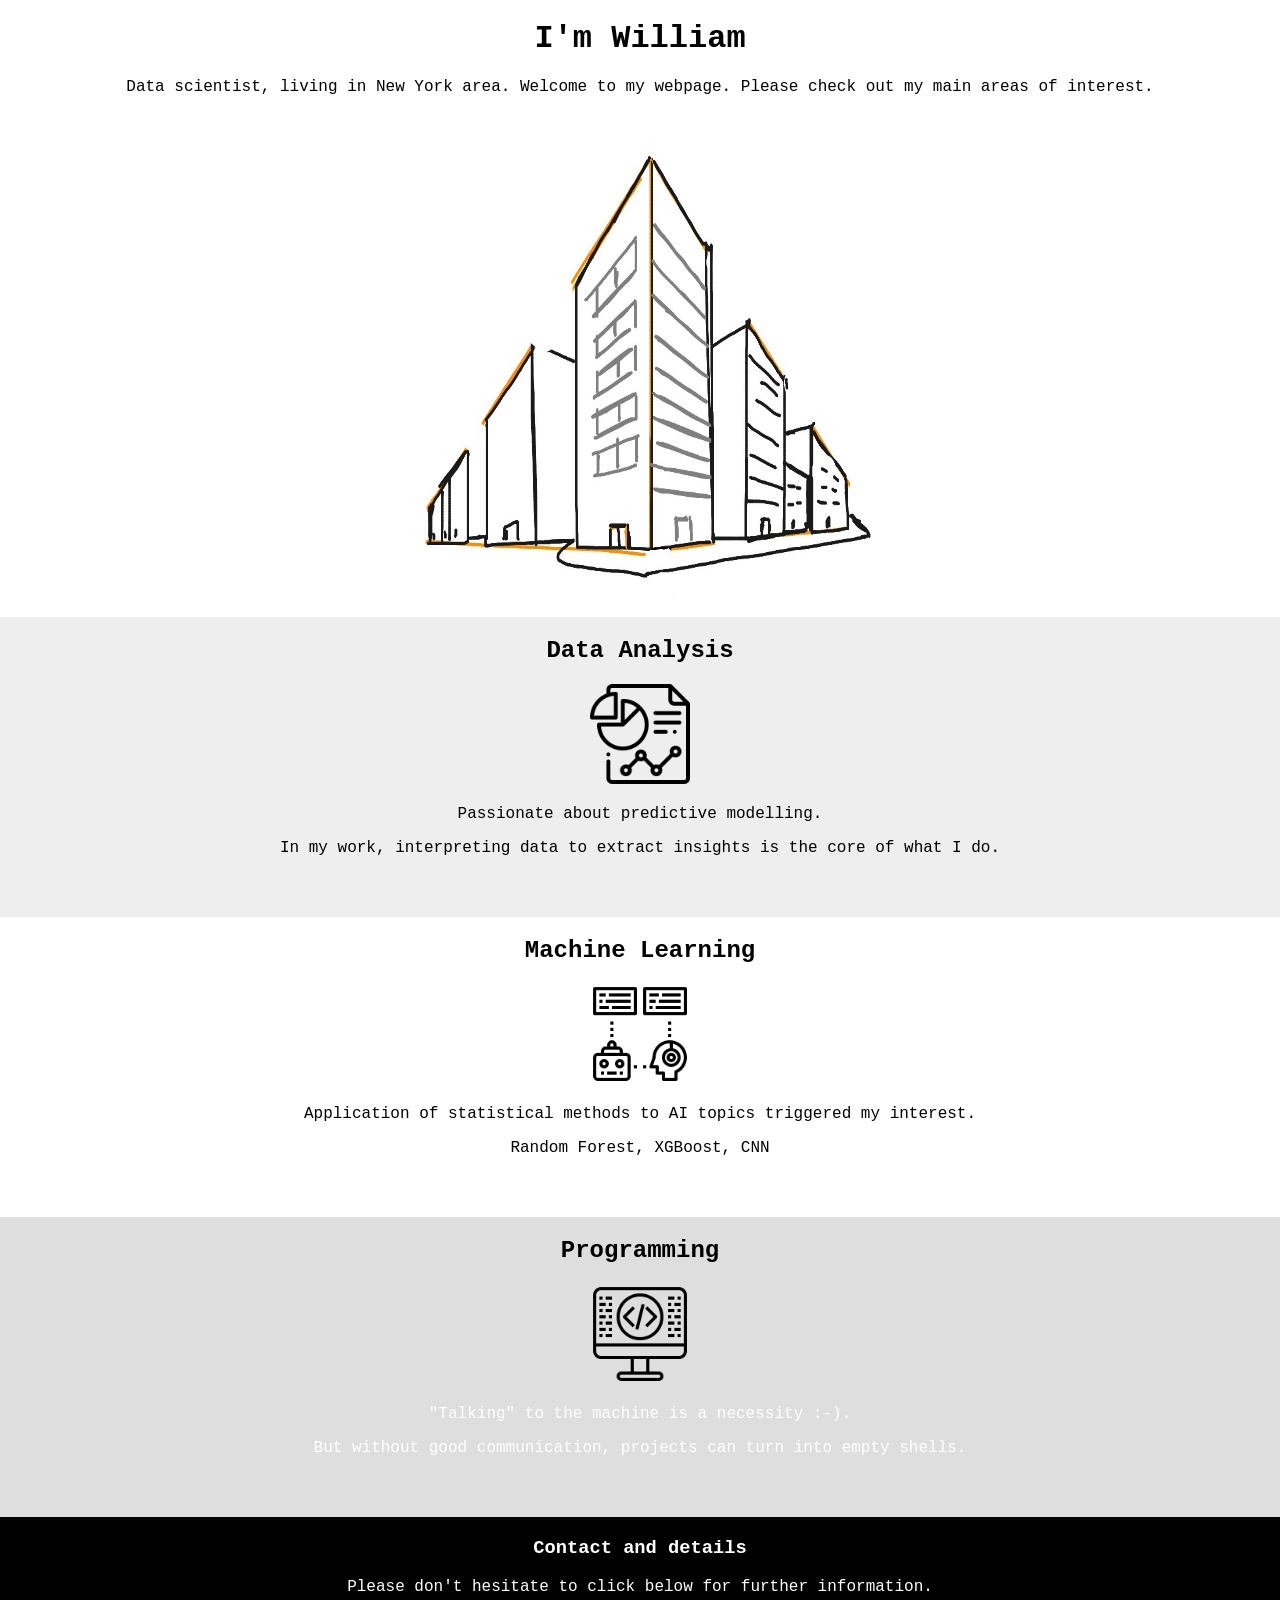
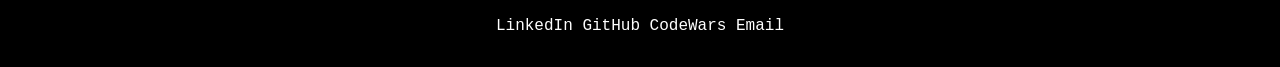
==== index.html @ c4db9d36 "Update index.html" ====
<!DOCTYPE html>
<html lang="en" dir="ltr">

<head>
  <meta charset="utf-8">
  <title> William's personal website</title>
  <link rel="stylesheet" href="css folder/styles.css">
  <link rel="icon" href="favicon-32x32.png">
  <link rel="https://fonts.google.com/?selection.family=Montserrat|Playfair+Display" rel="stylesheet">

<!-- Global site tag (gtag.js) - Google Analytics -->
<script async src="https://www.googletagmanager.com/gtag/js?id=UA-170632637-1"></script>
<script>
  window.dataLayer = window.dataLayer || [];
  function gtag(){dataLayer.push(arguments);}
  gtag('js', new Date());

  gtag('config', 'UA-170632637-1');
</script>


</head>

<body>
  <div class="top-container">

    <h1>I'm William</h1>
    <p> Data scientist, living in New York area. Welcome to my webpage. Please check out my main areas of interest.</p>
    <img src="images/skyscrapper_draw2.jpg" alt="skyscrap" style="width: 500px;
    height: 500px" ;>


  </div>

  <div class="middle-container">

    <h2> Data Analysis</h2>

    <img src="images/analysis.png" alt="analysis" style="width: 100px;
  height: 100px" ;>

    <p> Passionate about predictive modelling. </p>
    <p> In my work, interpreting data to extract insights is the core of what I do. </p>


  </div>


  <div class="middle-container2">

    <h2> Machine Learning </h2>
    <a href="https://github.com/william-tiritilli/Ensemble-Trees-methods-comparison">
    <img src="images/skill.png" alt="analysis" style="width: 100px;
height: 100px" ;></a>


    <p> Application of statistical methods to AI topics triggered my interest. </p>
    <p> Random Forest, XGBoost, CNN </p>
  </div>

  <div class="middle-container3">
    <h2> Programming </h2>
    <a href="https://github.com/william-tiritilli/CarPricePrediction2020">
    <img src="images/computer-screen.png" alt="analysis" style="width: 100px;
    height: 100px" ;>
    <p>"Talking" to the machine is a necessity :-).</p>
    <p> But without good communication, projects can turn into empty shells.</p>


  </div>


  <div class="bottom-container">
    <h3>Contact and details</h3>
    <p> Please don't hesitate to click below for further information.</p>

</div>

    <div class="contact">

      <a href="https://www.linkedin.com/in/william-tiritilli-54220438/ " target="_blank">LinkedIn</a>

      <a href="https://github.com/william-tiritilli" target="_blank" data-animate-hover="pulse" class="external github"><i class="fa fa-github"></i></a>

      <!-- Github -->
             <a href="https://github.com/william-tiritilli " target="_blank">GitHub</a>

      <a href="https://www.codewars.com/users/william_t " target="_blank">CodeWars</a>

     <a href="mailto:william.tiritilli@gmail.co" target="_blank">Email</a>


    </div>

</body>

</body>

</html>
---- css folder/styles.css ----
/* this rule will apply to all the page-body*/
body {
  margin: 0;
  text-align: center;
  font-family: 'Courier New', serif;
}

.data {
  text-decoration: underline;
}

a {
  color: white;
  text-decoration: none;
}

a:hover {
  color: black;
  background-color: white;
}

h1 {
  margin-top: 0px;
  padding-top: 20px;
}

h2 {
  margin-top: 0px;
  padding-top: 20px;
}

h3 {
  margin-top: 0px;
  padding-top: 20px;
}

.top-container {
  margin: 0px;
  background-color: white;
}

.middle-container {
  margin: 0px;
  background-color: #eeeeee;
  height: 300px;
  /*width: 1500px;*/
}

.middle-container2 {
  margin: 0px; /*Don't forget to change the browser parameter*/
  background-color: white;
  height: 300px;
  /*width: 1500px;*/
}

.middle-container3 {
  margin: 0px;
  background-color: #dedede;
  height: 300px;
  /*width: 1500px;*/
}

.bottom-container {
  margin: 0px;
  background-color: black;
  color: white;
  height: 100px;
  /*width: 1500px;*/
}

.contact {
  margin: 0px;
  background-color: black;
  color: white;
  height: 50px;
  /*width: 1500px;*/
}
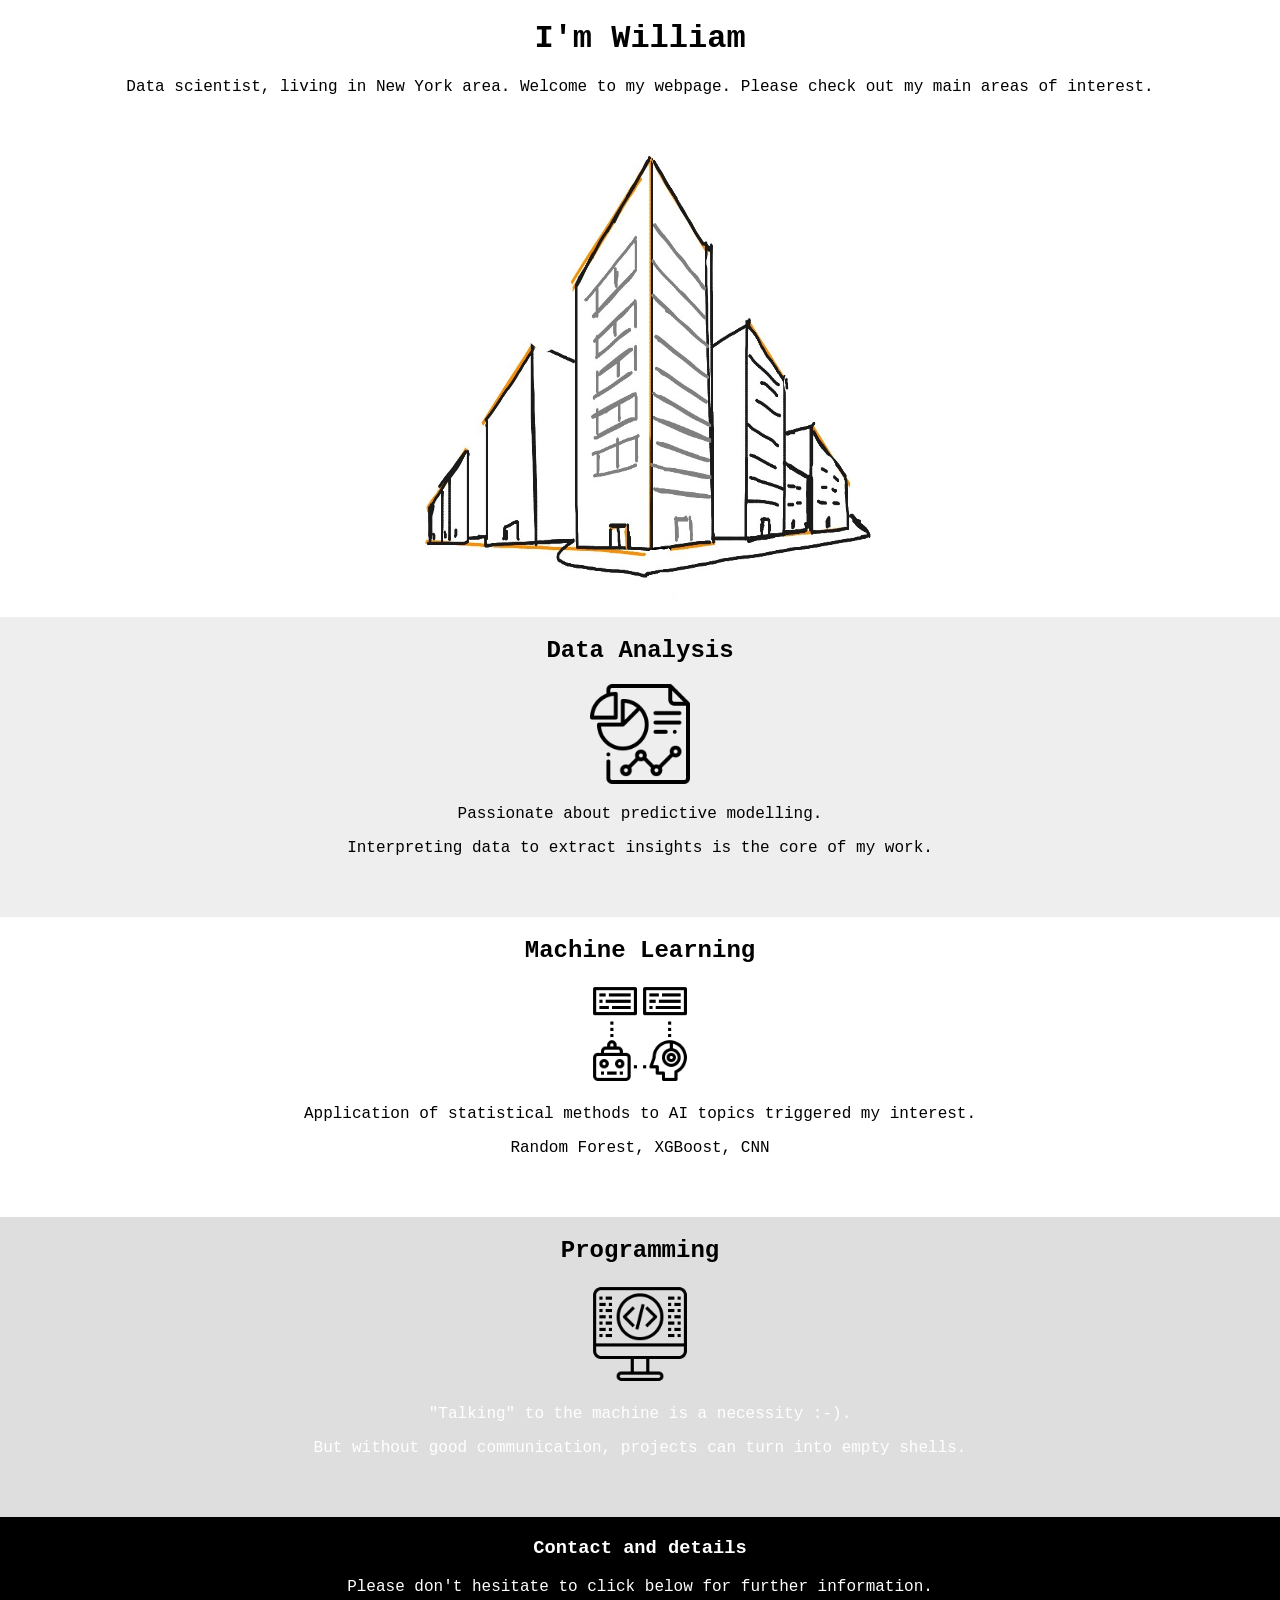
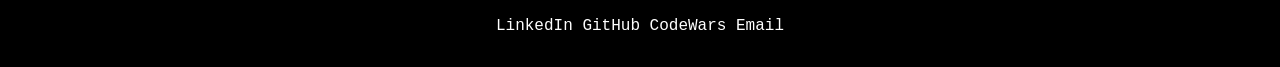
==== commit 3bcfd1ed: "Update index.html" ====
--- a/index.html
+++ b/index.html
@@ -2,6 +2,17 @@
 <html lang="en" dir="ltr">
 
 <head>
+  <!-- Google tag (gtag.js) -->
+<script async src="https://www.googletagmanager.com/gtag/js?id=G-F52H3B4RBL"></script>
+<script>
+  window.dataLayer = window.dataLayer || [];
+  function gtag(){dataLayer.push(arguments);}
+  gtag('js', new Date());
+
+  gtag('config', 'G-F52H3B4RBL');
+</script>
+
+  
   <meta charset="utf-8">
   <title> William's personal website</title>
   <link rel="stylesheet" href="css folder/styles.css">
@@ -35,17 +46,14 @@
   <div class="middle-container">
 
     <h2> Data Analysis</h2>
-
+    <a href="EDA---Part-2---Predictors-Exploration.html" target="_blank">
     <img src="images/analysis.png" alt="analysis" style="width: 100px;
-  height: 100px" ;>
+  height: 100px" ;></a>
 
     <p> Passionate about predictive modelling. </p>
-    <p> In my work, interpreting data to extract insights is the core of what I do. </p>
-
-
+    <p> Interpreting data to extract insights is the core of my work. </p>
   </div>
-
-
+  
   <div class="middle-container2">
 
     <h2> Machine Learning </h2>
@@ -83,7 +91,7 @@
       <a href="https://github.com/william-tiritilli" target="_blank" data-animate-hover="pulse" class="external github"><i class="fa fa-github"></i></a>
 
       <!-- Github -->
-             <a href="https://github.com/william-tiritilli " target="_blank">GitHub</a>
+      <a href="https://github.com/william-tiritilli " target="_blank">GitHub</a>
 
       <a href="https://www.codewars.com/users/william_t " target="_blank">CodeWars</a>
 
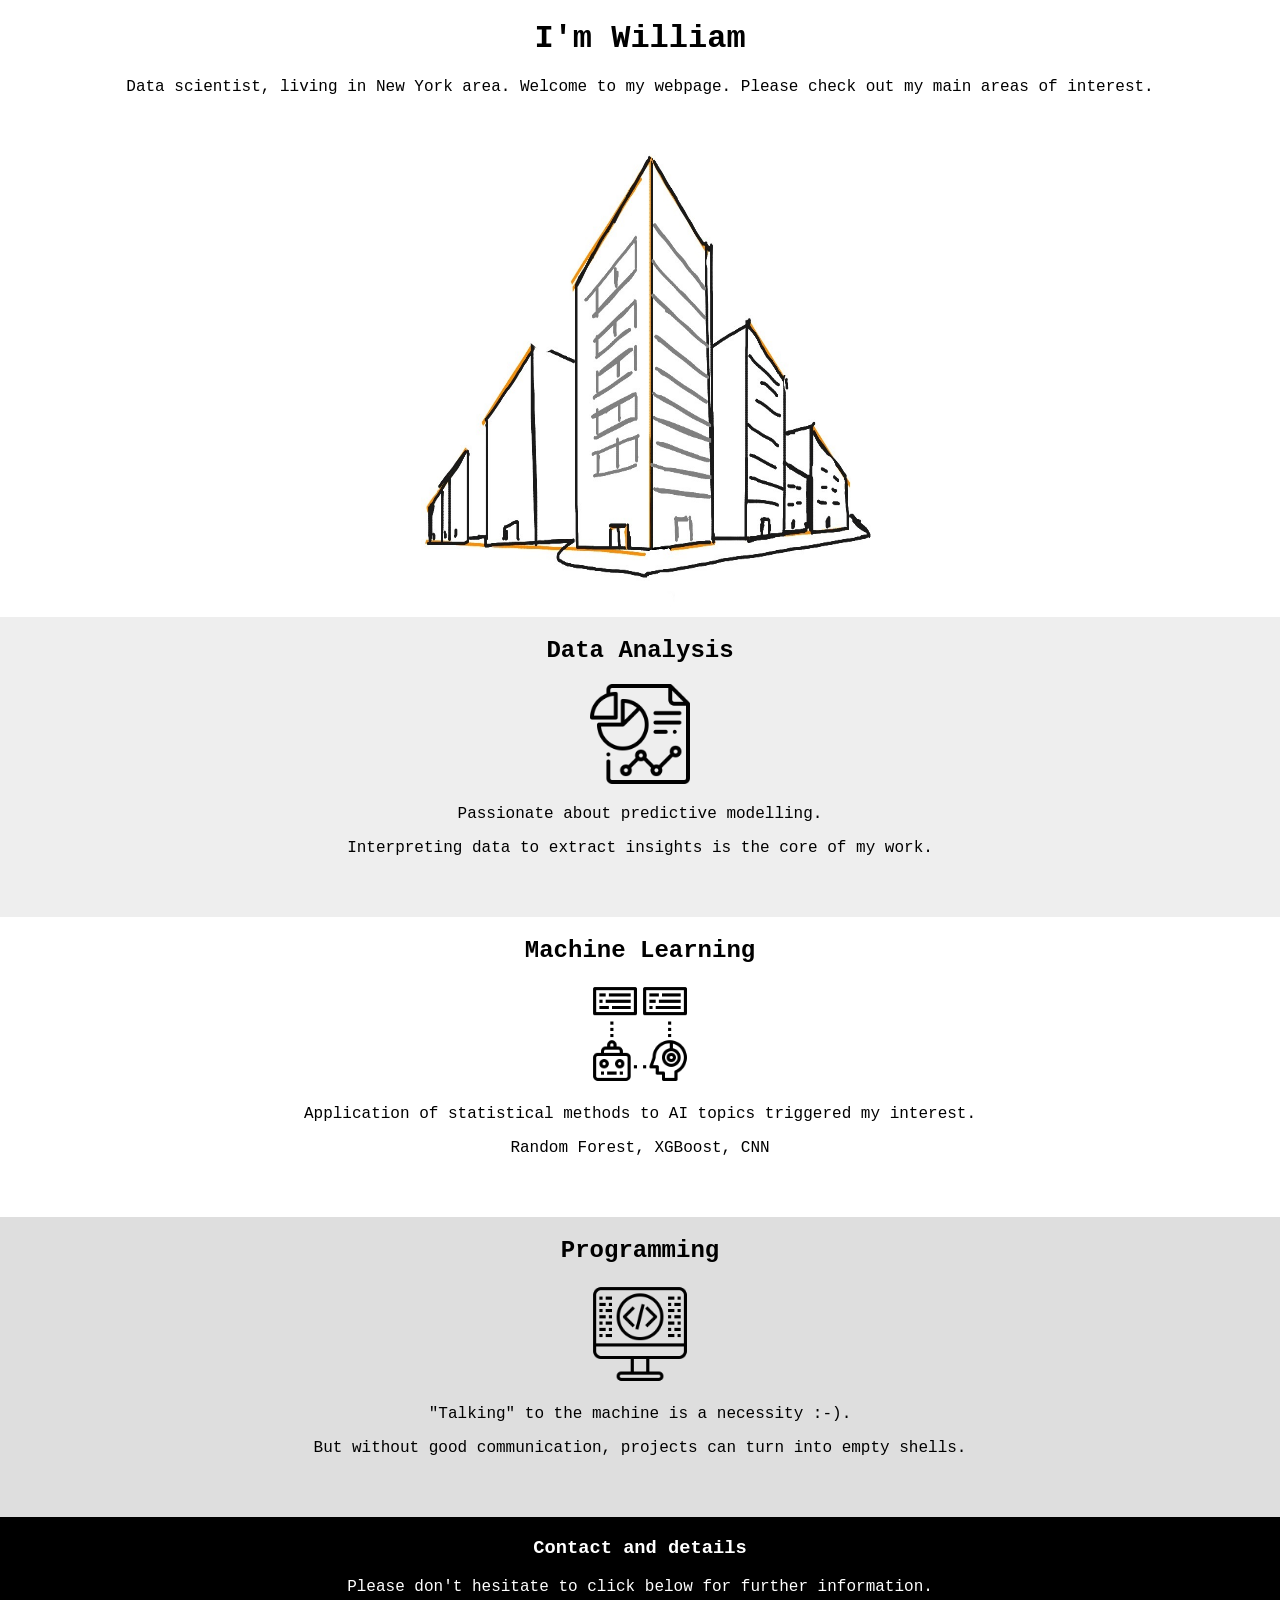
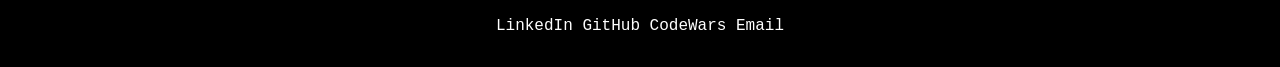
==== commit 712e4e03: "Update index.html" ====
--- a/index.html
+++ b/index.html
@@ -70,13 +70,11 @@
     <h2> Programming </h2>
     <a href="https://github.com/william-tiritilli/CarPricePrediction2020">
     <img src="images/computer-screen.png" alt="analysis" style="width: 100px;
-    height: 100px" ;>
+    height: 100px" ;></a>
     <p>"Talking" to the machine is a necessity :-).</p>
     <p> But without good communication, projects can turn into empty shells.</p>
 
-
   </div>
-
 
   <div class="bottom-container">
     <h3>Contact and details</h3>
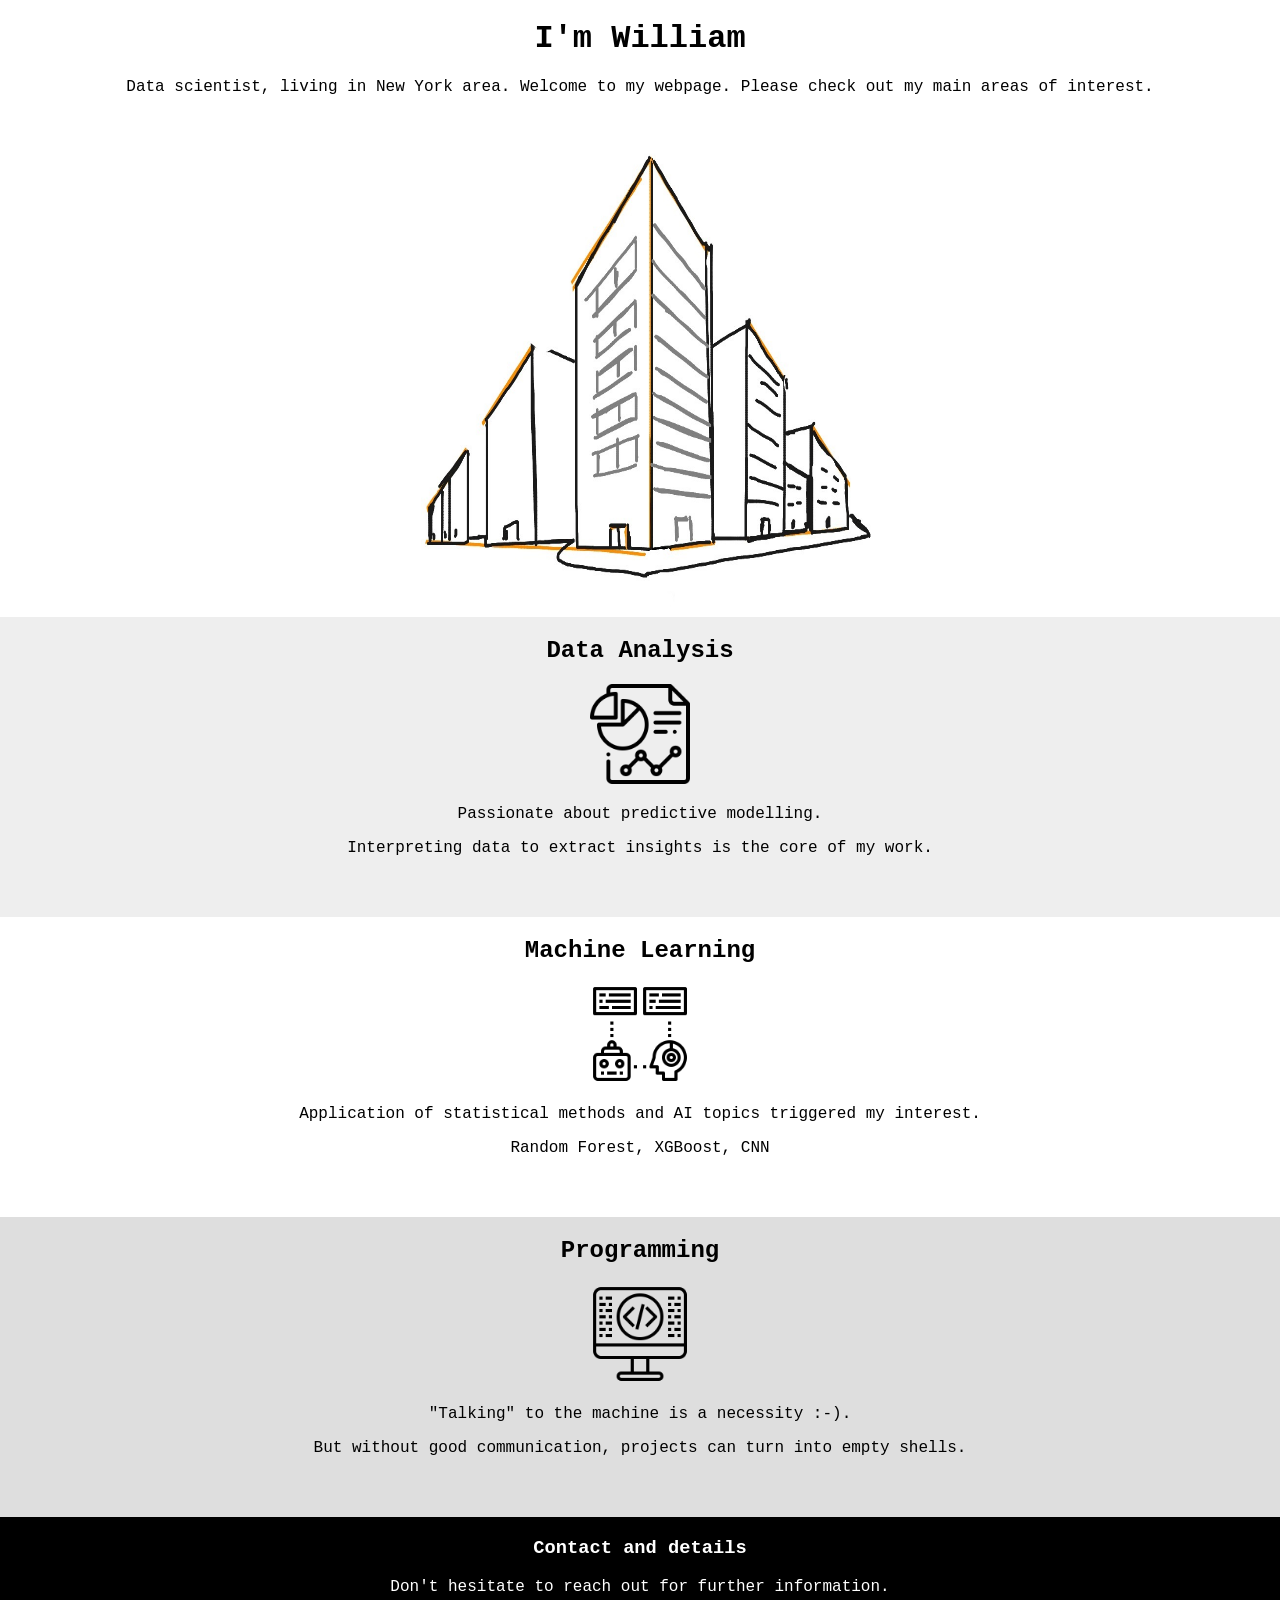
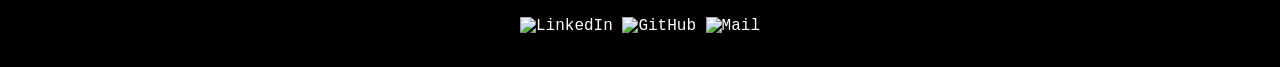
==== commit 58370e5a: "Update index.html Update of the frontend" ====
--- a/index.html
+++ b/index.html
@@ -2,17 +2,6 @@
 <html lang="en" dir="ltr">
 
 <head>
-  <!-- Google tag (gtag.js) -->
-<script async src="https://www.googletagmanager.com/gtag/js?id=G-F52H3B4RBL"></script>
-<script>
-  window.dataLayer = window.dataLayer || [];
-  function gtag(){dataLayer.push(arguments);}
-  gtag('js', new Date());
-
-  gtag('config', 'G-F52H3B4RBL');
-</script>
-
-  
   <meta charset="utf-8">
   <title> William's personal website</title>
   <link rel="stylesheet" href="css folder/styles.css">
@@ -34,68 +23,72 @@
 
 <body>
   <div class="top-container">
-
     <h1>I'm William</h1>
     <p> Data scientist, living in New York area. Welcome to my webpage. Please check out my main areas of interest.</p>
+  </div>
     <img src="images/skyscrapper_draw2.jpg" alt="skyscrap" style="width: 500px;
     height: 500px" ;>
-
-
   </div>
 
   <div class="middle-container">
 
     <h2> Data Analysis</h2>
-    <a href="EDA---Part-2---Predictors-Exploration.html" target="_blank">
+    <a href="https://rpubs.com/william_t/654532" target="_blank">
     <img src="images/analysis.png" alt="analysis" style="width: 100px;
-  height: 100px" ;></a>
+  height: 100px" ;> </a>
 
     <p> Passionate about predictive modelling. </p>
-    <p> Interpreting data to extract insights is the core of my work. </p>
+    <p> Interpreting data to extract insights is the core of my work. </p> 
+
+<!--"https://rpubs.com/william_t/654532" -->
   </div>
-  
+
+
   <div class="middle-container2">
 
     <h2> Machine Learning </h2>
-    <a href="https://github.com/william-tiritilli/Ensemble-Trees-methods-comparison">
+    <a href="https://github.com/william-tiritilli/Ensemble-Trees-methods-comparison" target="_blank">
     <img src="images/skill.png" alt="analysis" style="width: 100px;
 height: 100px" ;></a>
 
 
-    <p> Application of statistical methods to AI topics triggered my interest. </p>
+    <p> Application of statistical methods and AI topics triggered my interest. </p>
     <p> Random Forest, XGBoost, CNN </p>
   </div>
 
   <div class="middle-container3">
     <h2> Programming </h2>
-    <a href="https://github.com/william-tiritilli/CarPricePrediction2020">
+    <a href="https://render-flask-app-car-price-prediction.onrender.com" target="_blank" >
     <img src="images/computer-screen.png" alt="analysis" style="width: 100px;
     height: 100px" ;></a>
     <p>"Talking" to the machine is a necessity :-).</p>
     <p> But without good communication, projects can turn into empty shells.</p>
 
+
   </div>
+
 
   <div class="bottom-container">
     <h3>Contact and details</h3>
-    <p> Please don't hesitate to click below for further information.</p>
+    <p> Don't hesitate to reach out for further information.</p>
 
 </div>
 
     <div class="contact">
 
-      <a href="https://www.linkedin.com/in/william-tiritilli-54220438/ " target="_blank">LinkedIn</a>
+      <a href="https://www.linkedin.com/in/william-tiritilli-54220438/ " target="_blank">
+        <img src="images/linkedin-logo-png_seeklogo-480553 - Copy.png" alt="LinkedIn" class="linkedin-logo"></a>
+    
+      
+      <a href="https://github.com/william-tiritilli" target="_blank">
+        <img src="images/github-logo-2E3852456C-seeklogo.com.png" alt="GitHub" class="github-logo"></a>
+      
+      <!--<a href="https://www.codewars.com/users/william_t " target="_blank">CodeWars</a> -->
 
-      <a href="https://github.com/william-tiritilli" target="_blank" data-animate-hover="pulse" class="external github"><i class="fa fa-github"></i></a>
-
-      <!-- Github -->
-      <a href="https://github.com/william-tiritilli " target="_blank">GitHub</a>
-
-      <a href="https://www.codewars.com/users/william_t " target="_blank">CodeWars</a>
-
-     <a href="mailto:william.tiritilli@gmail.co" target="_blank">Email</a>
-
-
+      <a href="mailto:william.tiritilli@gmail.com" target="_blank">
+        <img src="images/mail-post-symbol-logo-C7C3A0C8BD-seeklogo.com - Copy.png" alt="Mail" class="mail-logo"></a> 
+      
+      
     </div>
 
 </body>
